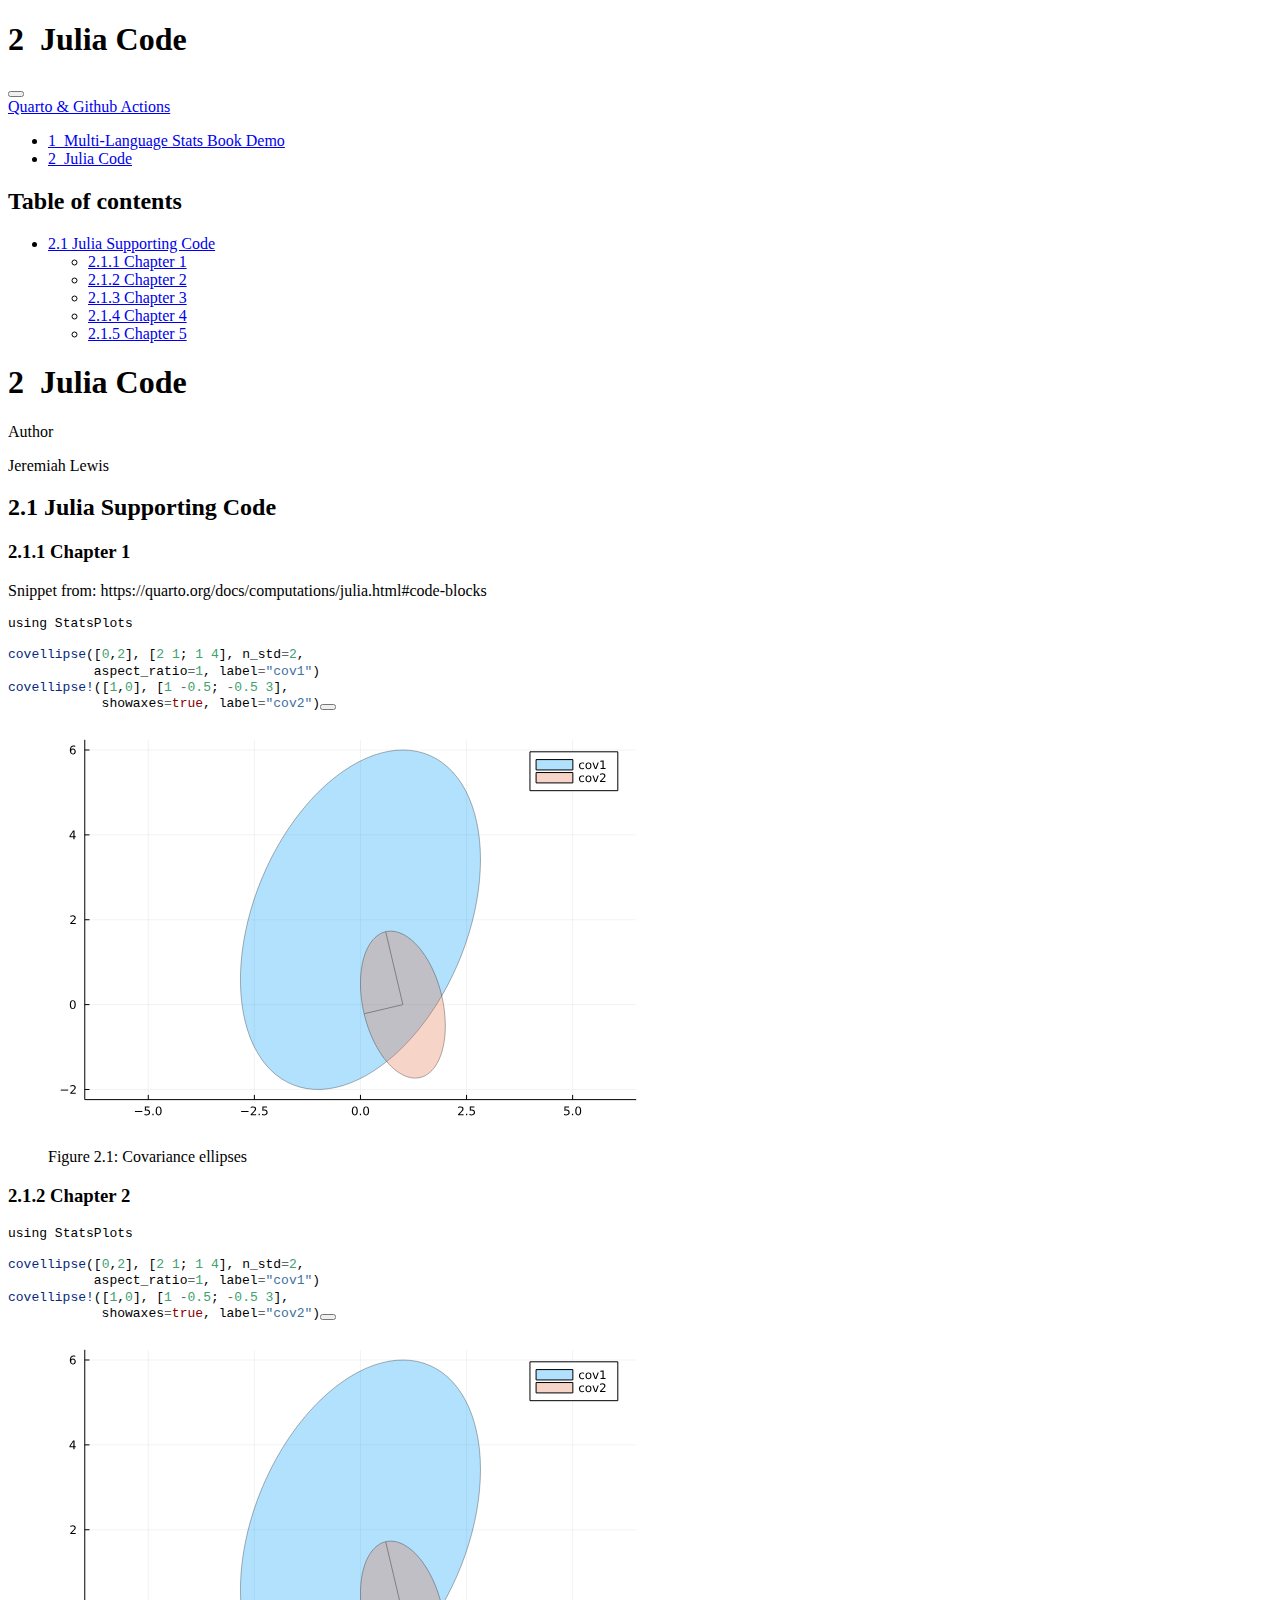
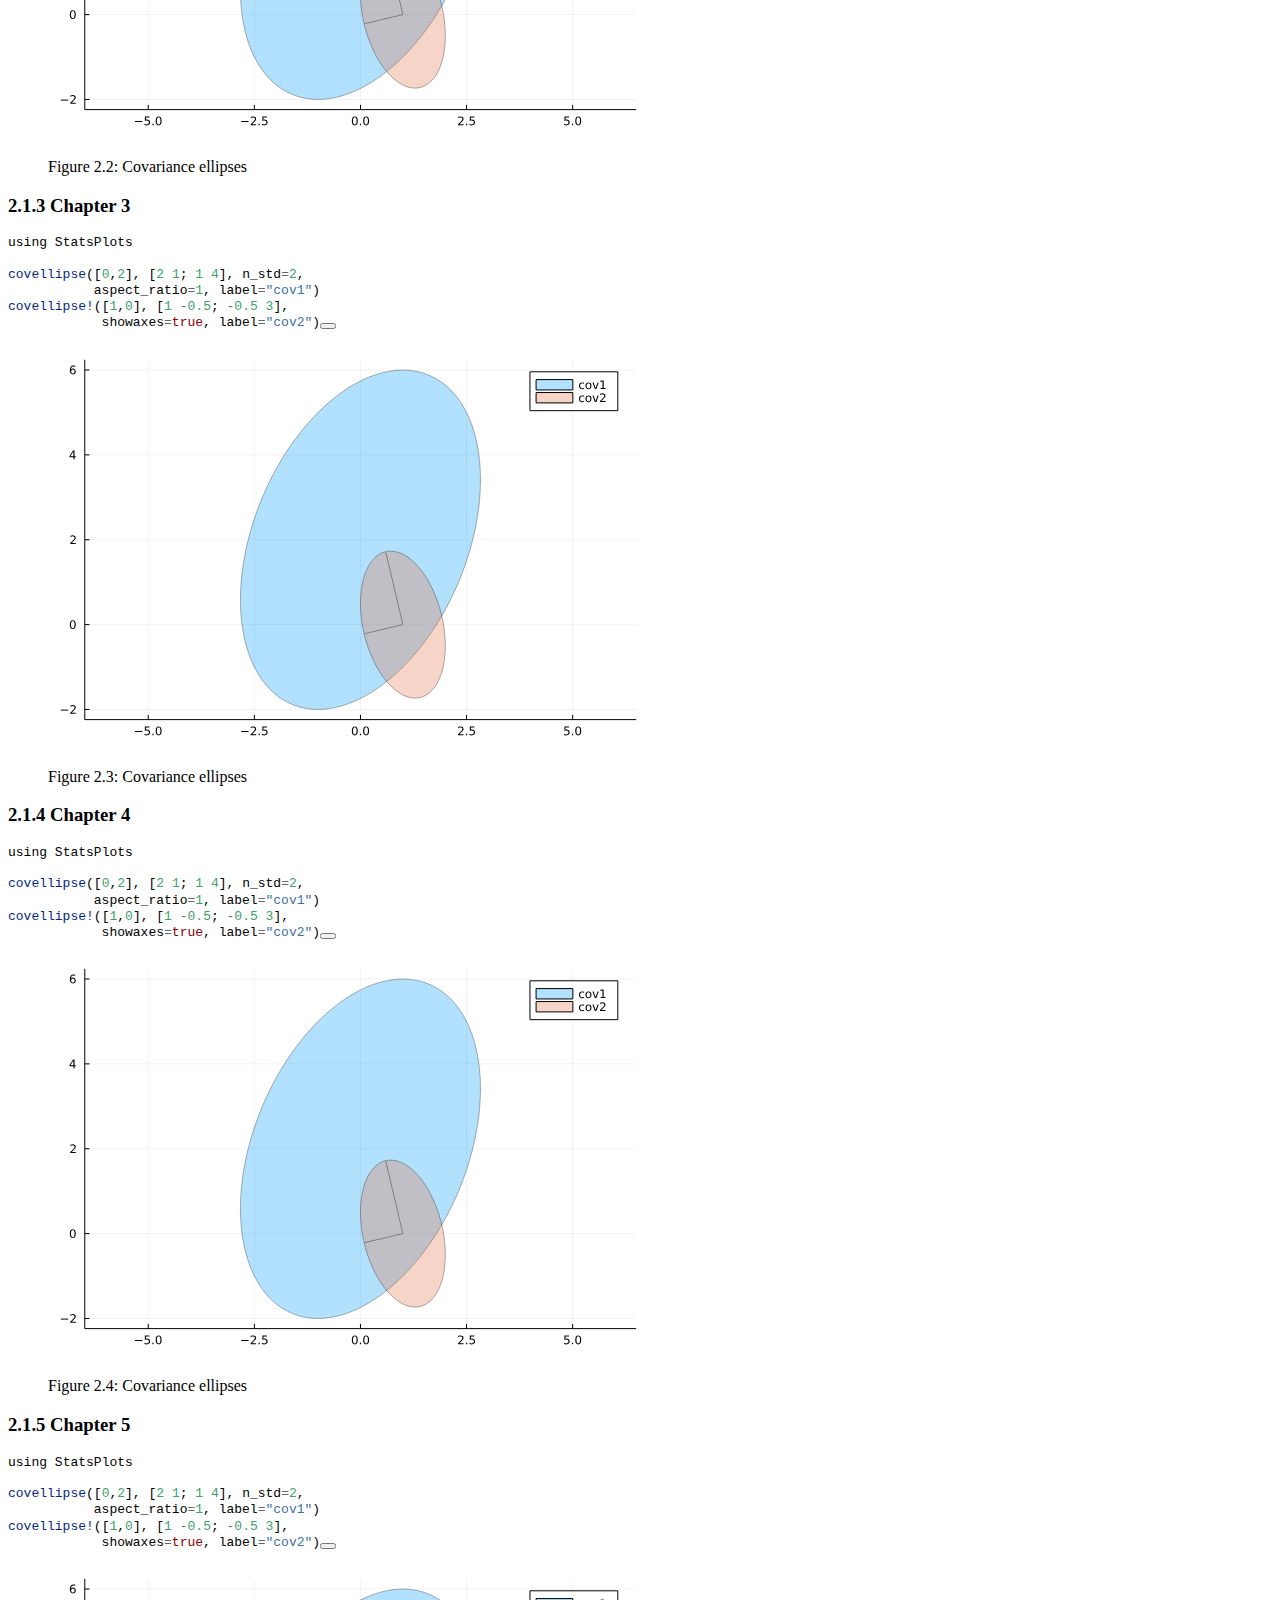
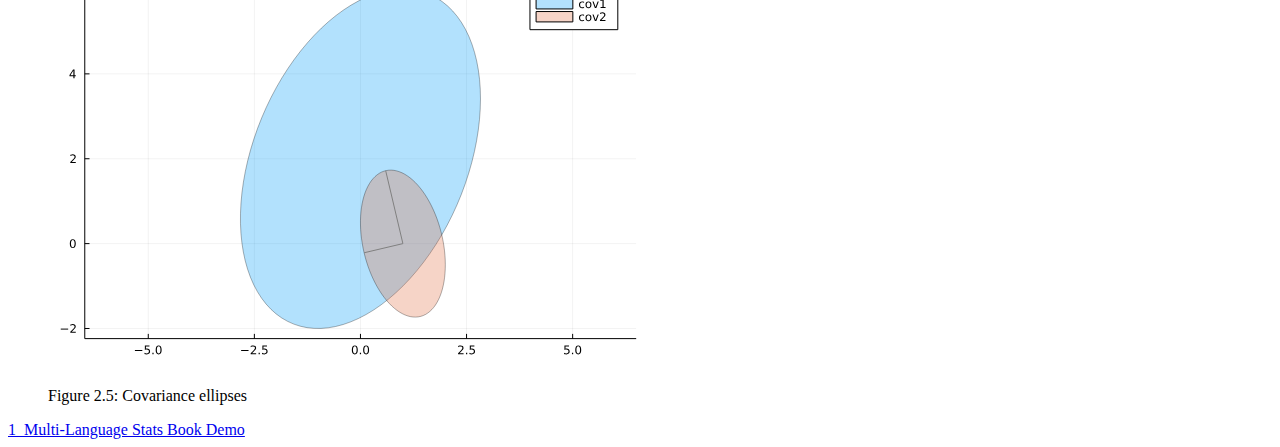
==== quarto-actions.html @ 304d3d65 "Deploying to gh-pages from @ jeremiahpslewis/quarto-reproducible-gh-actions@65e2d495f8b1edcae9ad84e5" ====
<!DOCTYPE html>
<html xmlns="http://www.w3.org/1999/xhtml" lang="en" xml:lang="en"><head>
  <meta charset="utf-8">
  <meta name="generator" content="quarto-0.9.243">
  <meta name="viewport" content="width=device-width, initial-scale=1.0, user-scalable=yes">
  <meta name="author" content="Jeremiah Lewis">
  <title>Quarto &amp; Github Actions - 2&nbsp; Julia Code</title>
  <style>
    code{white-space: pre-wrap;}
    span.smallcaps{font-variant: small-caps;}
    span.underline{text-decoration: underline;}
    div.column{display: inline-block; vertical-align: top; width: 50%;}
    div.hanging-indent{margin-left: 1.5em; text-indent: -1.5em;}
    ul.task-list{list-style: none;}
    pre > code.sourceCode { white-space: pre; position: relative; }
    pre > code.sourceCode > span { display: inline-block; line-height: 1.25; }
    pre > code.sourceCode > span:empty { height: 1.2em; }
    .sourceCode { overflow: visible; }
    code.sourceCode > span { color: inherit; text-decoration: inherit; }
    div.sourceCode { margin: 1em 0; }
    pre.sourceCode { margin: 0; }
    @media screen {
    div.sourceCode { overflow: auto; }
    }
    @media print {
    pre > code.sourceCode { white-space: pre-wrap; }
    pre > code.sourceCode > span { text-indent: -5em; padding-left: 5em; }
    }
    pre.numberSource code
      { counter-reset: source-line 0; }
    pre.numberSource code > span
      { position: relative; left: -4em; counter-increment: source-line; }
    pre.numberSource code > span > a:first-child::before
      { content: counter(source-line);
        position: relative; left: -1em; text-align: right; vertical-align: baseline;
        border: none; display: inline-block;
        -webkit-touch-callout: none; -webkit-user-select: none;
        -khtml-user-select: none; -moz-user-select: none;
        -ms-user-select: none; user-select: none;
        padding: 0 4px; width: 4em;
        color: #aaaaaa;
      }
    pre.numberSource { margin-left: 3em; border-left: 1px solid #aaaaaa;  padding-left: 4px; }
    div.sourceCode
      {   }
    @media screen {
    pre > code.sourceCode > span > a:first-child::before { text-decoration: underline; }
    }
    code span.al { color: #ff0000; font-weight: bold; } /* Alert */
    code span.an { color: #60a0b0; font-weight: bold; font-style: italic; } /* Annotation */
    code span.at { color: #7d9029; } /* Attribute */
    code span.bn { color: #40a070; } /* BaseN */
    code span.bu { } /* BuiltIn */
    code span.cf { color: #007020; font-weight: bold; } /* ControlFlow */
    code span.ch { color: #4070a0; } /* Char */
    code span.cn { color: #880000; } /* Constant */
    code span.co { color: #60a0b0; font-style: italic; } /* Comment */
    code span.cv { color: #60a0b0; font-weight: bold; font-style: italic; } /* CommentVar */
    code span.do { color: #ba2121; font-style: italic; } /* Documentation */
    code span.dt { color: #902000; } /* DataType */
    code span.dv { color: #40a070; } /* DecVal */
    code span.er { color: #ff0000; font-weight: bold; } /* Error */
    code span.ex { } /* Extension */
    code span.fl { color: #40a070; } /* Float */
    code span.fu { color: #06287e; } /* Function */
    code span.im { } /* Import */
    code span.in { color: #60a0b0; font-weight: bold; font-style: italic; } /* Information */
    code span.kw { color: #007020; font-weight: bold; } /* Keyword */
    code span.op { color: #666666; } /* Operator */
    code span.ot { color: #007020; } /* Other */
    code span.pp { color: #bc7a00; } /* Preprocessor */
    code span.sc { color: #4070a0; } /* SpecialChar */
    code span.ss { color: #bb6688; } /* SpecialString */
    code span.st { color: #4070a0; } /* String */
    code span.va { color: #19177c; } /* Variable */
    code span.vs { color: #4070a0; } /* VerbatimString */
    code span.wa { color: #60a0b0; font-weight: bold; font-style: italic; } /* Warning */
  </style>

  <script src="site_libs/quarto-nav/quarto-nav.js"></script>
  <script src="site_libs/quarto-nav/headroom.min.js"></script>
  <script src="site_libs/clipboard/clipboard.min.js"></script>
  <meta name="quarto:offset" content="./">
  <script src="site_libs/quarto-search/autocomplete.umd.js"></script>
  <script src="site_libs/quarto-search/fuse.min.js"></script>
  <script src="site_libs/quarto-search/quarto-search.js"></script>
  <link href="./index.html" rel="prev">
  <script src="site_libs/quarto-html/quarto.js"></script>
  <script src="site_libs/quarto-html/popper.min.js"></script>
  <script src="site_libs/quarto-html/tippy.umd.min.js"></script>
  <script src="site_libs/quarto-html/anchor.min.js"></script>
  <link href="site_libs/quarto-html/tippy.css" rel="stylesheet">
  <link id="quarto-text-highlighting-styles" href="site_libs/quarto-html/quarto-syntax-highlighting.css" rel="stylesheet">
  <script src="site_libs/bootstrap/bootstrap.min.js"></script>
  <link href="site_libs/bootstrap/bootstrap-icons.css" rel="stylesheet">
  <link href="site_libs/bootstrap/bootstrap.min.css" rel="stylesheet">
  <script id="quarto-search-options" type="application/json">{
    "location": "sidebar",
    "copy-button": false,
    "collapse-after": 3,
    "panel-placement": "start",
    "type": "textbox",
    "limit": 20,
    "language": {
      "search-no-results-text": "No results",
      "search-matching-documents-text": "matching documents",
      "search-copy-link-title": "Copy link to search",
      "search-hide-matches-text": "Hide additional matches",
      "search-more-match-text": "more match in this document",
      "search-more-matches-text": "more matches in this document",
      "search-clear-button-title": "Clear",
      "search-detached-cancel-button-title": "Cancel",
      "search-submit-button-title": "Submit"
    }
  }</script>
  <!--[if lt IE 9]>
    <script src="//cdnjs.cloudflare.com/ajax/libs/html5shiv/3.7.3/html5shiv-printshiv.min.js"></script>
  <![endif]-->
</head>
<body class="floating">
<div id="quarto-search-results"></div>
  <header id="quarto-header" class="headroom fixed-top">
  <nav class="quarto-secondary-nav" data-bs-toggle="collapse" data-bs-target="#quarto-sidebar" aria-controls="quarto-sidebar" aria-expanded="false" aria-label="Toggle sidebar navigation" onclick="if (window.quartoToggleHeadroom) { window.quartoToggleHeadroom(); }">
    <div class="container-fluid d-flex justify-content-between">
      <h1 class="quarto-secondary-nav-title"><span class="chapter-number">2</span>&nbsp; <span class="chapter-title">Julia Code</span></h1>
      <button type="button" class="quarto-btn-toggle btn" aria-label="Show secondary navigation">
        <i class="bi bi-chevron-right"></i>
      </button>
    </div>
  </nav>
</header>
<!-- content -->
<div id="quarto-content" class="quarto-container page-columns page-rows-contents page-layout-article">
<!-- sidebar -->
  <nav id="quarto-sidebar" class="sidebar collapse sidebar-navigation floating overflow-auto">
    <div class="pt-lg-2 mt-2 text-left sidebar-header">
    <div class="sidebar-title mb-0 py-0">
      <a href="./">Quarto &amp; Github Actions</a> 
    </div>
      </div>
      <div class="mt-2 flex-shrink-0 align-items-center">
        <div class="sidebar-search">
        <div id="quarto-search" class="" title="Search"></div>
        </div>
      </div>
    <div class="sidebar-menu-container"> 
    <ul class="list-unstyled mt-1">
        <li class="sidebar-item">
  <div class="sidebar-item-container"> 
  <a href="./index.html" class="sidebar-item-text sidebar-link"><span class="chapter-number">1</span>&nbsp; <span class="chapter-title">Multi-Language Stats Book Demo</span></a>
  </div>
</li>
        <li class="sidebar-item">
  <div class="sidebar-item-container"> 
  <a href="./quarto-actions.html" class="sidebar-item-text sidebar-link active"><span class="chapter-number">2</span>&nbsp; <span class="chapter-title">Julia Code</span></a>
  </div>
</li>
    </ul>
    </div>
</nav>
<!-- margin-sidebar -->
    <div id="quarto-margin-sidebar" class="sidebar margin-sidebar">
        <nav id="TOC" role="doc-toc">
<h2 id="toc-title">Table of contents</h2>
<ul>
<li><a href="#julia-supporting-code" id="toc-julia-supporting-code" class="nav-link active" data-scroll-target="#julia-supporting-code"> <span class="header-section-number">2.1</span> Julia Supporting Code</a>
<ul class="collapse">
<li><a href="#ch-1-jl" id="toc-ch-1-jl" class="nav-link" data-scroll-target="#ch-1-jl"> <span class="header-section-number">2.1.1</span> Chapter 1</a></li>
<li><a href="#chapter-2" id="toc-chapter-2" class="nav-link" data-scroll-target="#chapter-2"> <span class="header-section-number">2.1.2</span> Chapter 2</a></li>
<li><a href="#chapter-3" id="toc-chapter-3" class="nav-link" data-scroll-target="#chapter-3"> <span class="header-section-number">2.1.3</span> Chapter 3</a></li>
<li><a href="#chapter-4" id="toc-chapter-4" class="nav-link" data-scroll-target="#chapter-4"> <span class="header-section-number">2.1.4</span> Chapter 4</a></li>
<li><a href="#chapter-5" id="toc-chapter-5" class="nav-link" data-scroll-target="#chapter-5"> <span class="header-section-number">2.1.5</span> Chapter 5</a></li>
</ul></li>
</ul>
</nav>
    </div>
<!-- main -->
<main class="content" id="quarto-document-content">
<header id="title-block-header" class="quarto-title-block default">


<div class="quarto-title"><h1 class="title d-none d-lg-block display-7"><span class="chapter-number">2</span>&nbsp; <span class="chapter-title">Julia Code</span></h1></div><div class="quarto-title-meta"><div><div class="quarto-title-meta-heading">Author</div><div class="quarto-title-meta-contents"><div class="quarto-title-authors"><div><div>
<p>Jeremiah Lewis</p>
</div></div></div></div></div></div></header>

<section id="julia-supporting-code" class="level2" data-number="2.1">
<h2 data-number="2.1" class="anchored" data-anchor-id="julia-supporting-code"><span class="header-section-number">2.1</span> Julia Supporting Code</h2>
<section id="ch-1-jl" class="level3" data-number="2.1.1">
<h3 data-number="2.1.1" class="anchored" data-anchor-id="ch-1-jl"><span class="header-section-number">2.1.1</span> Chapter 1</h3>
<p>Snippet from: https://quarto.org/docs/computations/julia.html#code-blocks</p>
<div class="cell" data-execution_count="1">
<div class="sourceCode cell-code" id="cb1"><pre class="sourceCode julia code-with-copy"><code class="sourceCode julia"><span id="cb1-1"><a href="#cb1-1" aria-hidden="true" tabindex="-1"></a><span class="im">using</span> <span class="bu">StatsPlots</span></span>
<span id="cb1-2"><a href="#cb1-2" aria-hidden="true" tabindex="-1"></a></span>
<span id="cb1-3"><a href="#cb1-3" aria-hidden="true" tabindex="-1"></a><span class="fu">covellipse</span>([<span class="fl">0</span>,<span class="fl">2</span>], [<span class="fl">2</span> <span class="fl">1</span>; <span class="fl">1</span> <span class="fl">4</span>], n_std<span class="op">=</span><span class="fl">2</span>, </span>
<span id="cb1-4"><a href="#cb1-4" aria-hidden="true" tabindex="-1"></a>           aspect_ratio<span class="op">=</span><span class="fl">1</span>, label<span class="op">=</span><span class="st">"cov1"</span>)</span>
<span id="cb1-5"><a href="#cb1-5" aria-hidden="true" tabindex="-1"></a><span class="fu">covellipse!</span>([<span class="fl">1</span>,<span class="fl">0</span>], [<span class="fl">1</span> <span class="op">-</span><span class="fl">0.5</span>; <span class="op">-</span><span class="fl">0.5</span> <span class="fl">3</span>], </span>
<span id="cb1-6"><a href="#cb1-6" aria-hidden="true" tabindex="-1"></a>            showaxes<span class="op">=</span><span class="cn">true</span>, label<span class="op">=</span><span class="st">"cov2"</span>)</span></code><button title="Copy to Clipboard" class="code-copy-button"><i class="bi"></i></button></pre></div>
<div class="cell-output cell-output-display" data-execution_count="2">
<div id="fig-covariance" class="quarto-figure quarto-figure-center anchored">
<figure class="figure">
<p><img src="quarto-actions_files/figure-html/fig-covariance-output-1.svg" class="img-fluid figure-img"></p>
<p></p><figcaption aria-hidden="true" class="figure-caption">Figure 2.1: Covariance ellipses</figcaption><p></p>
</figure>
</div>
</div>
</div>
</section>
<section id="chapter-2" class="level3" data-number="2.1.2">
<h3 data-number="2.1.2" class="anchored" data-anchor-id="chapter-2"><span class="header-section-number">2.1.2</span> Chapter 2</h3>
<div class="cell" data-execution_count="2">
<div class="sourceCode cell-code" id="cb2"><pre class="sourceCode julia code-with-copy"><code class="sourceCode julia"><span id="cb2-1"><a href="#cb2-1" aria-hidden="true" tabindex="-1"></a><span class="im">using</span> <span class="bu">StatsPlots</span></span>
<span id="cb2-2"><a href="#cb2-2" aria-hidden="true" tabindex="-1"></a></span>
<span id="cb2-3"><a href="#cb2-3" aria-hidden="true" tabindex="-1"></a><span class="fu">covellipse</span>([<span class="fl">0</span>,<span class="fl">2</span>], [<span class="fl">2</span> <span class="fl">1</span>; <span class="fl">1</span> <span class="fl">4</span>], n_std<span class="op">=</span><span class="fl">2</span>, </span>
<span id="cb2-4"><a href="#cb2-4" aria-hidden="true" tabindex="-1"></a>           aspect_ratio<span class="op">=</span><span class="fl">1</span>, label<span class="op">=</span><span class="st">"cov1"</span>)</span>
<span id="cb2-5"><a href="#cb2-5" aria-hidden="true" tabindex="-1"></a><span class="fu">covellipse!</span>([<span class="fl">1</span>,<span class="fl">0</span>], [<span class="fl">1</span> <span class="op">-</span><span class="fl">0.5</span>; <span class="op">-</span><span class="fl">0.5</span> <span class="fl">3</span>], </span>
<span id="cb2-6"><a href="#cb2-6" aria-hidden="true" tabindex="-1"></a>            showaxes<span class="op">=</span><span class="cn">true</span>, label<span class="op">=</span><span class="st">"cov2"</span>)</span></code><button title="Copy to Clipboard" class="code-copy-button"><i class="bi"></i></button></pre></div>
<div class="cell-output cell-output-display" data-execution_count="3">
<div id="fig-covariance1" class="quarto-figure quarto-figure-center anchored">
<figure class="figure">
<p><img src="quarto-actions_files/figure-html/fig-covariance1-output-1.svg" class="img-fluid figure-img"></p>
<p></p><figcaption aria-hidden="true" class="figure-caption">Figure 2.2: Covariance ellipses</figcaption><p></p>
</figure>
</div>
</div>
</div>
</section>
<section id="chapter-3" class="level3" data-number="2.1.3">
<h3 data-number="2.1.3" class="anchored" data-anchor-id="chapter-3"><span class="header-section-number">2.1.3</span> Chapter 3</h3>
<div class="cell" data-execution_count="3">
<div class="sourceCode cell-code" id="cb3"><pre class="sourceCode julia code-with-copy"><code class="sourceCode julia"><span id="cb3-1"><a href="#cb3-1" aria-hidden="true" tabindex="-1"></a><span class="im">using</span> <span class="bu">StatsPlots</span></span>
<span id="cb3-2"><a href="#cb3-2" aria-hidden="true" tabindex="-1"></a></span>
<span id="cb3-3"><a href="#cb3-3" aria-hidden="true" tabindex="-1"></a><span class="fu">covellipse</span>([<span class="fl">0</span>,<span class="fl">2</span>], [<span class="fl">2</span> <span class="fl">1</span>; <span class="fl">1</span> <span class="fl">4</span>], n_std<span class="op">=</span><span class="fl">2</span>, </span>
<span id="cb3-4"><a href="#cb3-4" aria-hidden="true" tabindex="-1"></a>           aspect_ratio<span class="op">=</span><span class="fl">1</span>, label<span class="op">=</span><span class="st">"cov1"</span>)</span>
<span id="cb3-5"><a href="#cb3-5" aria-hidden="true" tabindex="-1"></a><span class="fu">covellipse!</span>([<span class="fl">1</span>,<span class="fl">0</span>], [<span class="fl">1</span> <span class="op">-</span><span class="fl">0.5</span>; <span class="op">-</span><span class="fl">0.5</span> <span class="fl">3</span>], </span>
<span id="cb3-6"><a href="#cb3-6" aria-hidden="true" tabindex="-1"></a>            showaxes<span class="op">=</span><span class="cn">true</span>, label<span class="op">=</span><span class="st">"cov2"</span>)</span></code><button title="Copy to Clipboard" class="code-copy-button"><i class="bi"></i></button></pre></div>
<div class="cell-output cell-output-display" data-execution_count="4">
<div id="fig-covariance2" class="quarto-figure quarto-figure-center anchored">
<figure class="figure">
<p><img src="quarto-actions_files/figure-html/fig-covariance2-output-1.svg" class="img-fluid figure-img"></p>
<p></p><figcaption aria-hidden="true" class="figure-caption">Figure 2.3: Covariance ellipses</figcaption><p></p>
</figure>
</div>
</div>
</div>
</section>
<section id="chapter-4" class="level3" data-number="2.1.4">
<h3 data-number="2.1.4" class="anchored" data-anchor-id="chapter-4"><span class="header-section-number">2.1.4</span> Chapter 4</h3>
<div class="cell" data-execution_count="4">
<div class="sourceCode cell-code" id="cb4"><pre class="sourceCode julia code-with-copy"><code class="sourceCode julia"><span id="cb4-1"><a href="#cb4-1" aria-hidden="true" tabindex="-1"></a><span class="im">using</span> <span class="bu">StatsPlots</span></span>
<span id="cb4-2"><a href="#cb4-2" aria-hidden="true" tabindex="-1"></a></span>
<span id="cb4-3"><a href="#cb4-3" aria-hidden="true" tabindex="-1"></a><span class="fu">covellipse</span>([<span class="fl">0</span>,<span class="fl">2</span>], [<span class="fl">2</span> <span class="fl">1</span>; <span class="fl">1</span> <span class="fl">4</span>], n_std<span class="op">=</span><span class="fl">2</span>, </span>
<span id="cb4-4"><a href="#cb4-4" aria-hidden="true" tabindex="-1"></a>           aspect_ratio<span class="op">=</span><span class="fl">1</span>, label<span class="op">=</span><span class="st">"cov1"</span>)</span>
<span id="cb4-5"><a href="#cb4-5" aria-hidden="true" tabindex="-1"></a><span class="fu">covellipse!</span>([<span class="fl">1</span>,<span class="fl">0</span>], [<span class="fl">1</span> <span class="op">-</span><span class="fl">0.5</span>; <span class="op">-</span><span class="fl">0.5</span> <span class="fl">3</span>], </span>
<span id="cb4-6"><a href="#cb4-6" aria-hidden="true" tabindex="-1"></a>            showaxes<span class="op">=</span><span class="cn">true</span>, label<span class="op">=</span><span class="st">"cov2"</span>)</span></code><button title="Copy to Clipboard" class="code-copy-button"><i class="bi"></i></button></pre></div>
<div class="cell-output cell-output-display" data-execution_count="5">
<div id="fig-covariance3" class="quarto-figure quarto-figure-center anchored">
<figure class="figure">
<p><img src="quarto-actions_files/figure-html/fig-covariance3-output-1.svg" class="img-fluid figure-img"></p>
<p></p><figcaption aria-hidden="true" class="figure-caption">Figure 2.4: Covariance ellipses</figcaption><p></p>
</figure>
</div>
</div>
</div>
</section>
<section id="chapter-5" class="level3" data-number="2.1.5">
<h3 data-number="2.1.5" class="anchored" data-anchor-id="chapter-5"><span class="header-section-number">2.1.5</span> Chapter 5</h3>
<div class="cell" data-execution_count="5">
<div class="sourceCode cell-code" id="cb5"><pre class="sourceCode julia code-with-copy"><code class="sourceCode julia"><span id="cb5-1"><a href="#cb5-1" aria-hidden="true" tabindex="-1"></a><span class="im">using</span> <span class="bu">StatsPlots</span></span>
<span id="cb5-2"><a href="#cb5-2" aria-hidden="true" tabindex="-1"></a></span>
<span id="cb5-3"><a href="#cb5-3" aria-hidden="true" tabindex="-1"></a><span class="fu">covellipse</span>([<span class="fl">0</span>,<span class="fl">2</span>], [<span class="fl">2</span> <span class="fl">1</span>; <span class="fl">1</span> <span class="fl">4</span>], n_std<span class="op">=</span><span class="fl">2</span>, </span>
<span id="cb5-4"><a href="#cb5-4" aria-hidden="true" tabindex="-1"></a>           aspect_ratio<span class="op">=</span><span class="fl">1</span>, label<span class="op">=</span><span class="st">"cov1"</span>)</span>
<span id="cb5-5"><a href="#cb5-5" aria-hidden="true" tabindex="-1"></a><span class="fu">covellipse!</span>([<span class="fl">1</span>,<span class="fl">0</span>], [<span class="fl">1</span> <span class="op">-</span><span class="fl">0.5</span>; <span class="op">-</span><span class="fl">0.5</span> <span class="fl">3</span>], </span>
<span id="cb5-6"><a href="#cb5-6" aria-hidden="true" tabindex="-1"></a>            showaxes<span class="op">=</span><span class="cn">true</span>, label<span class="op">=</span><span class="st">"cov2"</span>)</span></code><button title="Copy to Clipboard" class="code-copy-button"><i class="bi"></i></button></pre></div>
<div class="cell-output cell-output-display" data-execution_count="6">
<div id="fig-covariance4" class="quarto-figure quarto-figure-center anchored">
<figure class="figure">
<p><img src="quarto-actions_files/figure-html/fig-covariance4-output-1.svg" class="img-fluid figure-img"></p>
<p></p><figcaption aria-hidden="true" class="figure-caption">Figure 2.5: Covariance ellipses</figcaption><p></p>
</figure>
</div>
</div>
</div>



</section>
</section>
</main> <!-- /main -->
<script type="application/javascript">
window.document.addEventListener("DOMContentLoaded", function (event) {
  const icon = "";
  const anchorJS = new window.AnchorJS();
  anchorJS.options = {
    placement: 'right',
    icon: icon
  };
  anchorJS.add('.anchored');
  const clipboard = new window.ClipboardJS('.code-copy-button', {
    target: function(trigger) {
      return trigger.previousElementSibling;
    }
  });
  clipboard.on('success', function(e) {
    // button target
    const button = e.trigger;
    // don't keep focus
    button.blur();
    // flash "checked"
    button.classList.add('code-copy-button-checked');
    setTimeout(function() {
      button.classList.remove('code-copy-button-checked');
    }, 1000);
    // clear code selection
    e.clearSelection();
  });
  function tippyHover(el, contentFn) {
    const config = {
      allowHTML: true,
      content: contentFn,
      maxWidth: 500,
      delay: 100,
      arrow: false,
      appendTo: function(el) {
          return el.parentElement;
      },
      interactive: true,
      interactiveBorder: 10,
      theme: 'quarto',
      placement: 'bottom-start'
    };
    window.tippy(el, config); 
  }
  const noterefs = window.document.querySelectorAll('a[role="doc-noteref"]');
  for (var i=0; i<noterefs.length; i++) {
    const ref = noterefs[i];
    tippyHover(ref, function() {
      let href = ref.getAttribute('href');
      try { href = new URL(href).hash; } catch {}
      const id = href.replace(/^#\/?/, "");
      const note = window.document.getElementById(id);
      return note.innerHTML;
    });
  }
  var bibliorefs = window.document.querySelectorAll('a[role="doc-biblioref"]');
  for (var i=0; i<bibliorefs.length; i++) {
    const ref = bibliorefs[i];
    const cites = ref.parentNode.getAttribute('data-cites').split(' ');
    tippyHover(ref, function() {
      var popup = window.document.createElement('div');
      cites.forEach(function(cite) {
        var citeDiv = window.document.createElement('div');
        citeDiv.classList.add('hanging-indent');
        citeDiv.classList.add('csl-entry');
        var biblioDiv = window.document.getElementById('ref-' + cite);
        if (biblioDiv) {
          citeDiv.innerHTML = biblioDiv.innerHTML;
        }
        popup.appendChild(citeDiv);
      });
      return popup.innerHTML;
    });
  }
});
</script>
<nav class="page-navigation">
  <div class="nav-page nav-page-previous">
      <a href="./index.html" class="pagination-link">
        <i class="bi bi-arrow-left-short"></i> <span class="nav-page-text"><span class="chapter-number">1</span>&nbsp; <span class="chapter-title">Multi-Language Stats Book Demo</span></span>
      </a>          
  </div>
  <div class="nav-page nav-page-next">
  </div>
</nav>
</div> <!-- /content -->


</body></html>
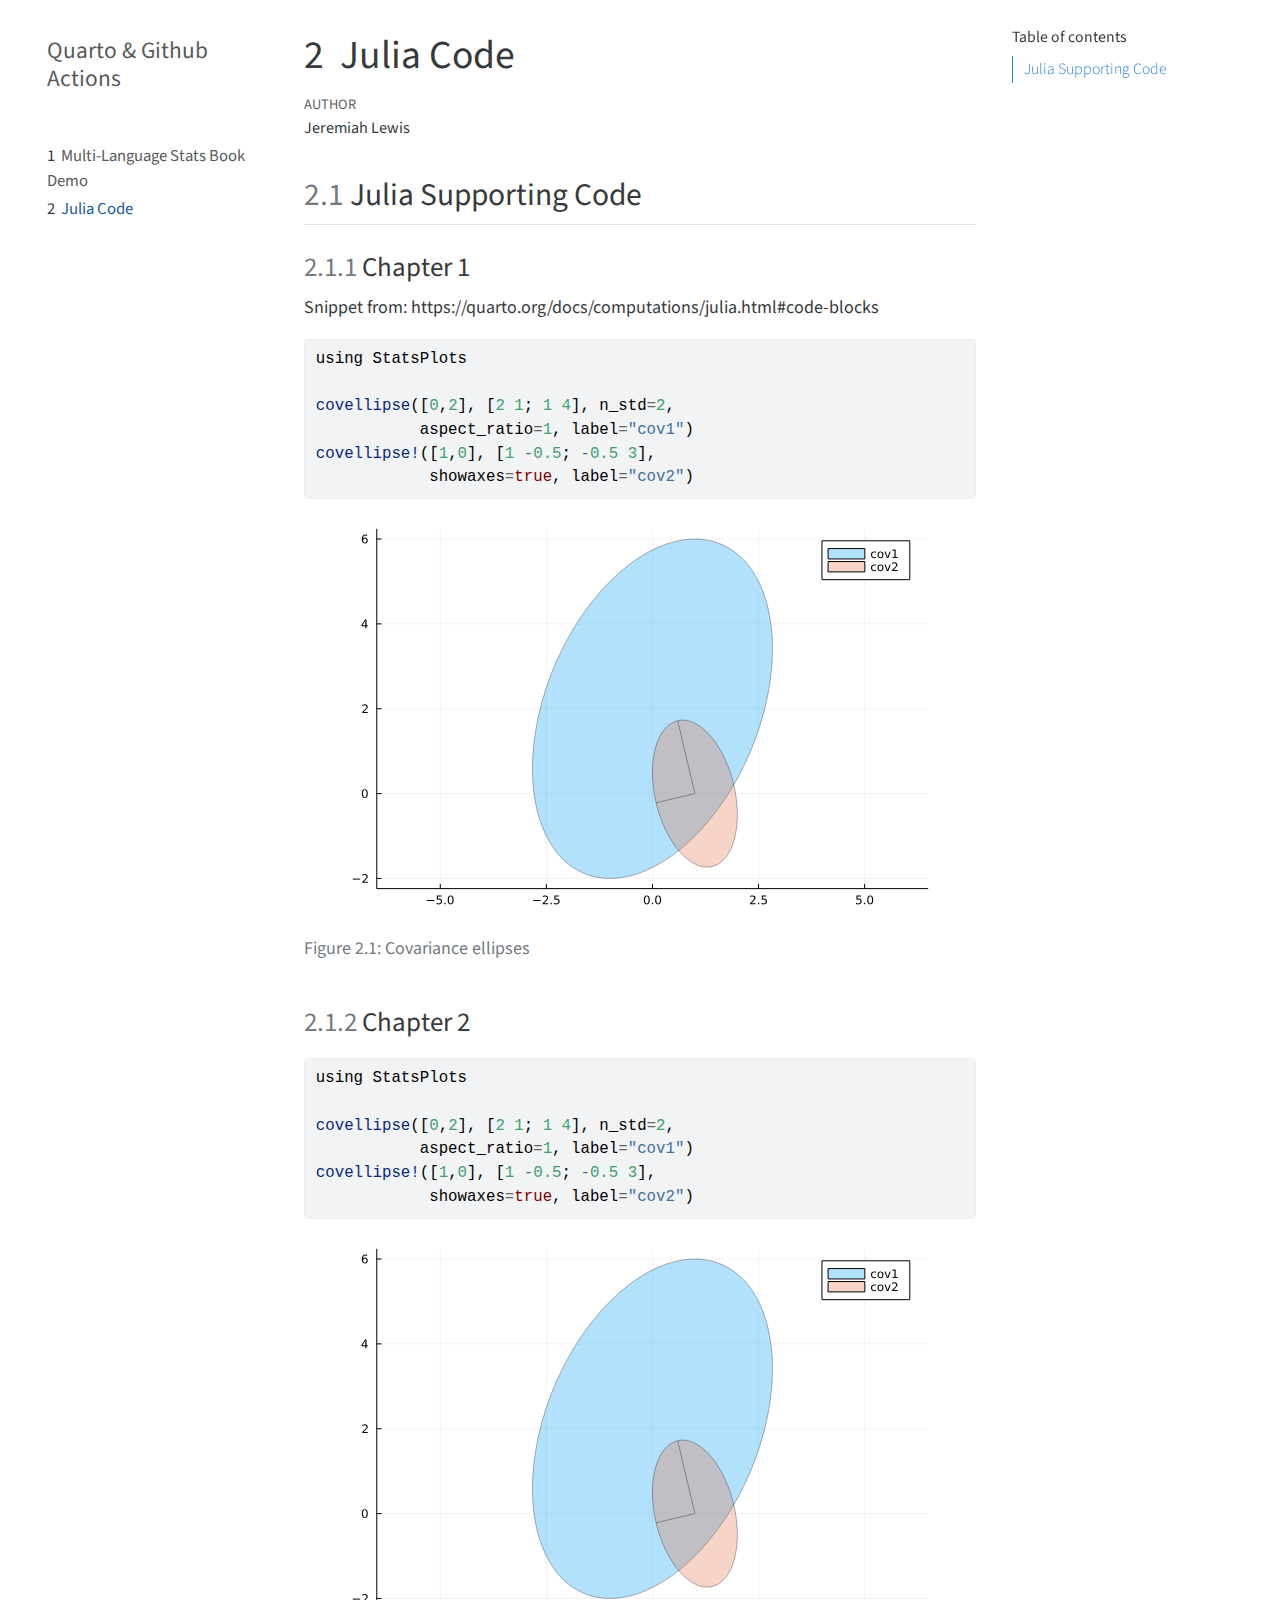
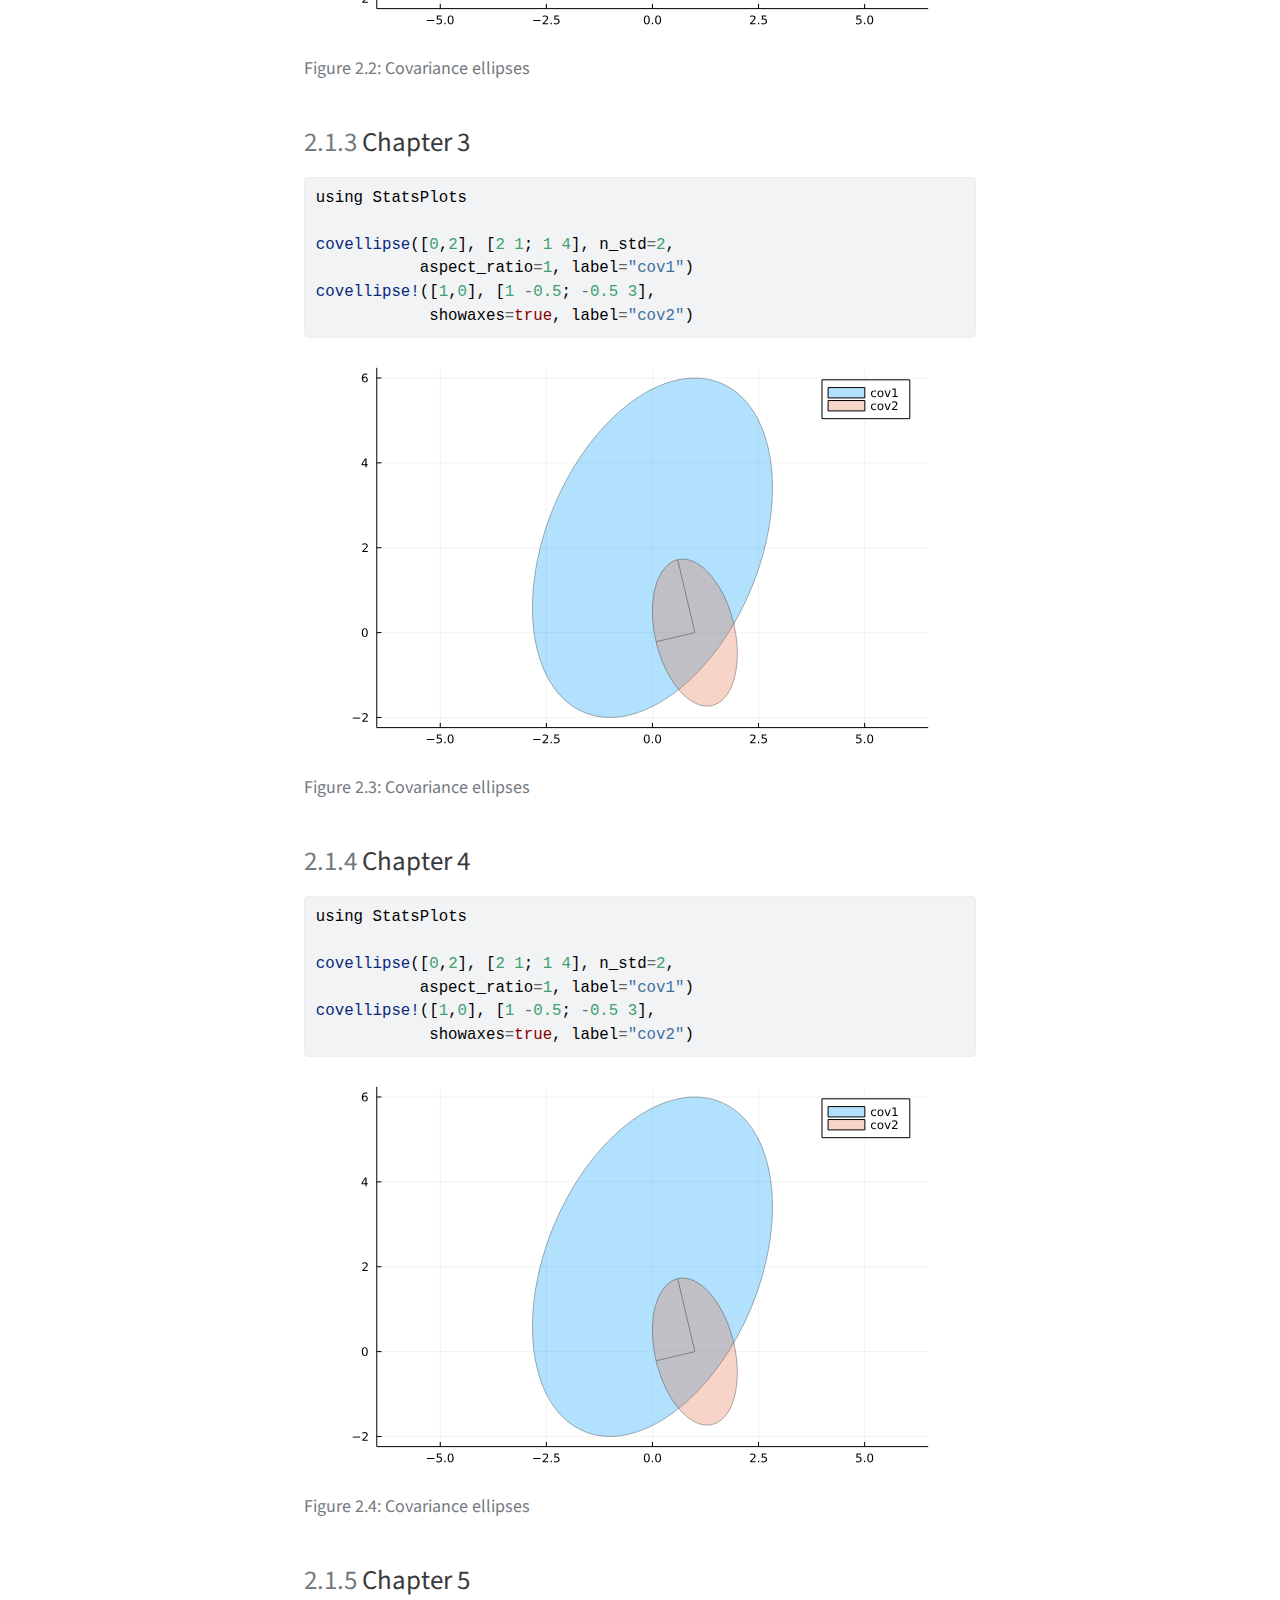
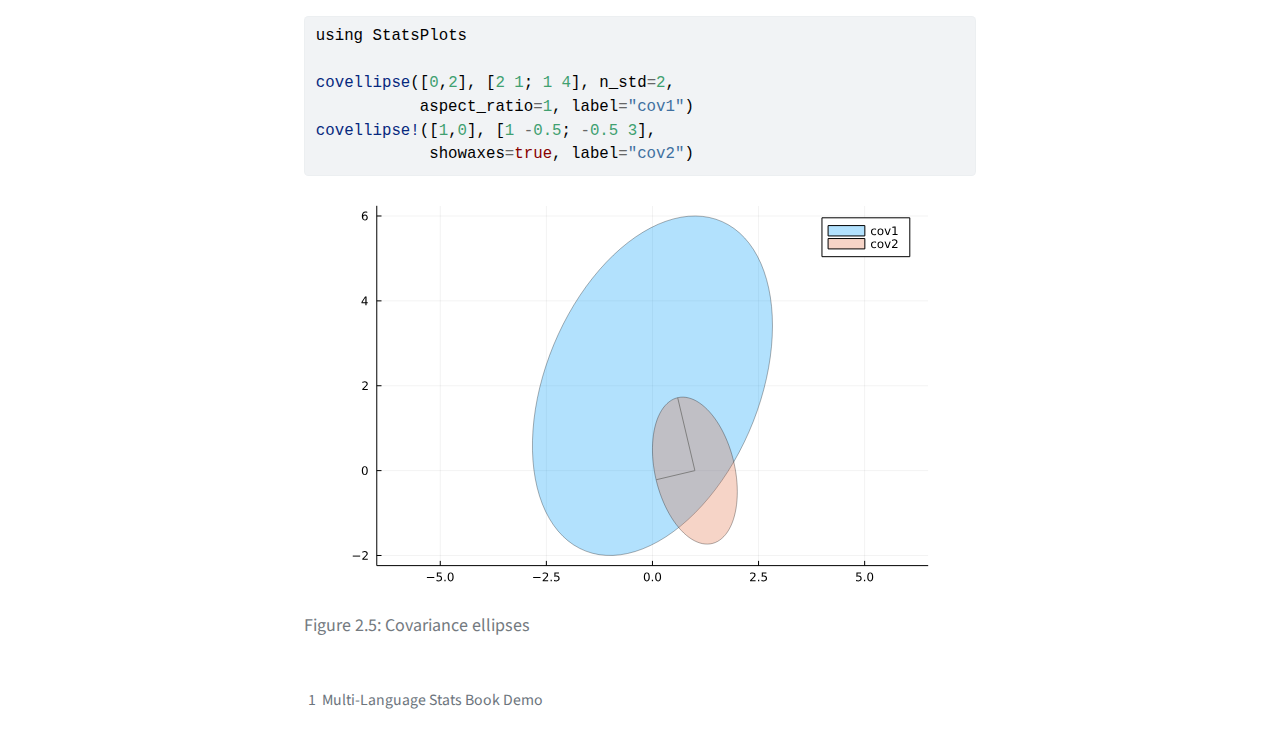
==== commit be8a6fa4: "Deploying to gh-pages from @ jeremiahpslewis/quarto-reproducible-gh-actions@b7a68200d72073fcf5fc6abd" ====
--- a/quarto-actions.html
+++ b/quarto-actions.html
@@ -1,123 +1,128 @@
 <!DOCTYPE html>
 <html xmlns="http://www.w3.org/1999/xhtml" lang="en" xml:lang="en"><head>
-  <meta charset="utf-8">
-  <meta name="generator" content="quarto-0.9.243">
-  <meta name="viewport" content="width=device-width, initial-scale=1.0, user-scalable=yes">
-  <meta name="author" content="Jeremiah Lewis">
-  <title>Quarto &amp; Github Actions - 2&nbsp; Julia Code</title>
-  <style>
-    code{white-space: pre-wrap;}
-    span.smallcaps{font-variant: small-caps;}
-    span.underline{text-decoration: underline;}
-    div.column{display: inline-block; vertical-align: top; width: 50%;}
-    div.hanging-indent{margin-left: 1.5em; text-indent: -1.5em;}
-    ul.task-list{list-style: none;}
-    pre > code.sourceCode { white-space: pre; position: relative; }
-    pre > code.sourceCode > span { display: inline-block; line-height: 1.25; }
-    pre > code.sourceCode > span:empty { height: 1.2em; }
-    .sourceCode { overflow: visible; }
-    code.sourceCode > span { color: inherit; text-decoration: inherit; }
-    div.sourceCode { margin: 1em 0; }
-    pre.sourceCode { margin: 0; }
-    @media screen {
-    div.sourceCode { overflow: auto; }
-    }
-    @media print {
-    pre > code.sourceCode { white-space: pre-wrap; }
-    pre > code.sourceCode > span { text-indent: -5em; padding-left: 5em; }
-    }
-    pre.numberSource code
-      { counter-reset: source-line 0; }
-    pre.numberSource code > span
-      { position: relative; left: -4em; counter-increment: source-line; }
-    pre.numberSource code > span > a:first-child::before
-      { content: counter(source-line);
-        position: relative; left: -1em; text-align: right; vertical-align: baseline;
-        border: none; display: inline-block;
-        -webkit-touch-callout: none; -webkit-user-select: none;
-        -khtml-user-select: none; -moz-user-select: none;
-        -ms-user-select: none; user-select: none;
-        padding: 0 4px; width: 4em;
-        color: #aaaaaa;
-      }
-    pre.numberSource { margin-left: 3em; border-left: 1px solid #aaaaaa;  padding-left: 4px; }
-    div.sourceCode
-      {   }
-    @media screen {
-    pre > code.sourceCode > span > a:first-child::before { text-decoration: underline; }
-    }
-    code span.al { color: #ff0000; font-weight: bold; } /* Alert */
-    code span.an { color: #60a0b0; font-weight: bold; font-style: italic; } /* Annotation */
-    code span.at { color: #7d9029; } /* Attribute */
-    code span.bn { color: #40a070; } /* BaseN */
-    code span.bu { } /* BuiltIn */
-    code span.cf { color: #007020; font-weight: bold; } /* ControlFlow */
-    code span.ch { color: #4070a0; } /* Char */
-    code span.cn { color: #880000; } /* Constant */
-    code span.co { color: #60a0b0; font-style: italic; } /* Comment */
-    code span.cv { color: #60a0b0; font-weight: bold; font-style: italic; } /* CommentVar */
-    code span.do { color: #ba2121; font-style: italic; } /* Documentation */
-    code span.dt { color: #902000; } /* DataType */
-    code span.dv { color: #40a070; } /* DecVal */
-    code span.er { color: #ff0000; font-weight: bold; } /* Error */
-    code span.ex { } /* Extension */
-    code span.fl { color: #40a070; } /* Float */
-    code span.fu { color: #06287e; } /* Function */
-    code span.im { } /* Import */
-    code span.in { color: #60a0b0; font-weight: bold; font-style: italic; } /* Information */
-    code span.kw { color: #007020; font-weight: bold; } /* Keyword */
-    code span.op { color: #666666; } /* Operator */
-    code span.ot { color: #007020; } /* Other */
-    code span.pp { color: #bc7a00; } /* Preprocessor */
-    code span.sc { color: #4070a0; } /* SpecialChar */
-    code span.ss { color: #bb6688; } /* SpecialString */
-    code span.st { color: #4070a0; } /* String */
-    code span.va { color: #19177c; } /* Variable */
-    code span.vs { color: #4070a0; } /* VerbatimString */
-    code span.wa { color: #60a0b0; font-weight: bold; font-style: italic; } /* Warning */
-  </style>
-
-  <script src="site_libs/quarto-nav/quarto-nav.js"></script>
-  <script src="site_libs/quarto-nav/headroom.min.js"></script>
-  <script src="site_libs/clipboard/clipboard.min.js"></script>
-  <meta name="quarto:offset" content="./">
-  <script src="site_libs/quarto-search/autocomplete.umd.js"></script>
-  <script src="site_libs/quarto-search/fuse.min.js"></script>
-  <script src="site_libs/quarto-search/quarto-search.js"></script>
-  <link href="./index.html" rel="prev">
-  <script src="site_libs/quarto-html/quarto.js"></script>
-  <script src="site_libs/quarto-html/popper.min.js"></script>
-  <script src="site_libs/quarto-html/tippy.umd.min.js"></script>
-  <script src="site_libs/quarto-html/anchor.min.js"></script>
-  <link href="site_libs/quarto-html/tippy.css" rel="stylesheet">
-  <link id="quarto-text-highlighting-styles" href="site_libs/quarto-html/quarto-syntax-highlighting.css" rel="stylesheet">
-  <script src="site_libs/bootstrap/bootstrap.min.js"></script>
-  <link href="site_libs/bootstrap/bootstrap-icons.css" rel="stylesheet">
-  <link href="site_libs/bootstrap/bootstrap.min.css" rel="stylesheet">
-  <script id="quarto-search-options" type="application/json">{
-    "location": "sidebar",
-    "copy-button": false,
-    "collapse-after": 3,
-    "panel-placement": "start",
-    "type": "textbox",
-    "limit": 20,
-    "language": {
-      "search-no-results-text": "No results",
-      "search-matching-documents-text": "matching documents",
-      "search-copy-link-title": "Copy link to search",
-      "search-hide-matches-text": "Hide additional matches",
-      "search-more-match-text": "more match in this document",
-      "search-more-matches-text": "more matches in this document",
-      "search-clear-button-title": "Clear",
-      "search-detached-cancel-button-title": "Cancel",
-      "search-submit-button-title": "Submit"
-    }
-  }</script>
-  <!--[if lt IE 9]>
-    <script src="//cdnjs.cloudflare.com/ajax/libs/html5shiv/3.7.3/html5shiv-printshiv.min.js"></script>
-  <![endif]-->
+
+<meta charset="utf-8">
+<meta name="generator" content="quarto-0.9.246">
+
+<meta name="viewport" content="width=device-width, initial-scale=1.0, user-scalable=yes">
+
+<meta name="author" content="Jeremiah Lewis">
+
+<title>Quarto &amp; Github Actions - 2&nbsp; Julia Code</title>
+<style>
+code{white-space: pre-wrap;}
+span.smallcaps{font-variant: small-caps;}
+span.underline{text-decoration: underline;}
+div.column{display: inline-block; vertical-align: top; width: 50%;}
+div.hanging-indent{margin-left: 1.5em; text-indent: -1.5em;}
+ul.task-list{list-style: none;}
+pre > code.sourceCode { white-space: pre; position: relative; }
+pre > code.sourceCode > span { display: inline-block; line-height: 1.25; }
+pre > code.sourceCode > span:empty { height: 1.2em; }
+.sourceCode { overflow: visible; }
+code.sourceCode > span { color: inherit; text-decoration: inherit; }
+div.sourceCode { margin: 1em 0; }
+pre.sourceCode { margin: 0; }
+@media screen {
+div.sourceCode { overflow: auto; }
+}
+@media print {
+pre > code.sourceCode { white-space: pre-wrap; }
+pre > code.sourceCode > span { text-indent: -5em; padding-left: 5em; }
+}
+pre.numberSource code
+  { counter-reset: source-line 0; }
+pre.numberSource code > span
+  { position: relative; left: -4em; counter-increment: source-line; }
+pre.numberSource code > span > a:first-child::before
+  { content: counter(source-line);
+    position: relative; left: -1em; text-align: right; vertical-align: baseline;
+    border: none; display: inline-block;
+    -webkit-touch-callout: none; -webkit-user-select: none;
+    -khtml-user-select: none; -moz-user-select: none;
+    -ms-user-select: none; user-select: none;
+    padding: 0 4px; width: 4em;
+    color: #aaaaaa;
+  }
+pre.numberSource { margin-left: 3em; border-left: 1px solid #aaaaaa;  padding-left: 4px; }
+div.sourceCode
+  {   }
+@media screen {
+pre > code.sourceCode > span > a:first-child::before { text-decoration: underline; }
+}
+code span.al { color: #ff0000; font-weight: bold; } /* Alert */
+code span.an { color: #60a0b0; font-weight: bold; font-style: italic; } /* Annotation */
+code span.at { color: #7d9029; } /* Attribute */
+code span.bn { color: #40a070; } /* BaseN */
+code span.bu { } /* BuiltIn */
+code span.cf { color: #007020; font-weight: bold; } /* ControlFlow */
+code span.ch { color: #4070a0; } /* Char */
+code span.cn { color: #880000; } /* Constant */
+code span.co { color: #60a0b0; font-style: italic; } /* Comment */
+code span.cv { color: #60a0b0; font-weight: bold; font-style: italic; } /* CommentVar */
+code span.do { color: #ba2121; font-style: italic; } /* Documentation */
+code span.dt { color: #902000; } /* DataType */
+code span.dv { color: #40a070; } /* DecVal */
+code span.er { color: #ff0000; font-weight: bold; } /* Error */
+code span.ex { } /* Extension */
+code span.fl { color: #40a070; } /* Float */
+code span.fu { color: #06287e; } /* Function */
+code span.im { } /* Import */
+code span.in { color: #60a0b0; font-weight: bold; font-style: italic; } /* Information */
+code span.kw { color: #007020; font-weight: bold; } /* Keyword */
+code span.op { color: #666666; } /* Operator */
+code span.ot { color: #007020; } /* Other */
+code span.pp { color: #bc7a00; } /* Preprocessor */
+code span.sc { color: #4070a0; } /* SpecialChar */
+code span.ss { color: #bb6688; } /* SpecialString */
+code span.st { color: #4070a0; } /* String */
+code span.va { color: #19177c; } /* Variable */
+code span.vs { color: #4070a0; } /* VerbatimString */
+code span.wa { color: #60a0b0; font-weight: bold; font-style: italic; } /* Warning */
+</style>
+
+<script src="site_libs/quarto-nav/quarto-nav.js"></script>
+<script src="site_libs/quarto-nav/headroom.min.js"></script>
+<script src="site_libs/clipboard/clipboard.min.js"></script>
+<meta name="quarto:offset" content="./">
+<script src="site_libs/quarto-search/autocomplete.umd.js"></script>
+<script src="site_libs/quarto-search/fuse.min.js"></script>
+<script src="site_libs/quarto-search/quarto-search.js"></script>
+<link href="./index.html" rel="prev">
+<script src="site_libs/quarto-html/quarto.js"></script>
+<script src="site_libs/quarto-html/popper.min.js"></script>
+<script src="site_libs/quarto-html/tippy.umd.min.js"></script>
+<script src="site_libs/quarto-html/anchor.min.js"></script>
+<link href="site_libs/quarto-html/tippy.css" rel="stylesheet">
+<link id="quarto-text-highlighting-styles" href="site_libs/quarto-html/quarto-syntax-highlighting.css" rel="stylesheet">
+<script src="site_libs/bootstrap/bootstrap.min.js"></script>
+<link href="site_libs/bootstrap/bootstrap-icons.css" rel="stylesheet">
+<link href="site_libs/bootstrap/bootstrap.min.css" rel="stylesheet">
+<script id="quarto-search-options" type="application/json">{
+  "location": "sidebar",
+  "copy-button": false,
+  "collapse-after": 3,
+  "panel-placement": "start",
+  "type": "textbox",
+  "limit": 20,
+  "language": {
+    "search-no-results-text": "No results",
+    "search-matching-documents-text": "matching documents",
+    "search-copy-link-title": "Copy link to search",
+    "search-hide-matches-text": "Hide additional matches",
+    "search-more-match-text": "more match in this document",
+    "search-more-matches-text": "more matches in this document",
+    "search-clear-button-title": "Clear",
+    "search-detached-cancel-button-title": "Cancel",
+    "search-submit-button-title": "Submit"
+  }
+}</script>
+
+
 </head>
+
 <body class="floating">
+
 <div id="quarto-search-results"></div>
   <header id="quarto-header" class="headroom fixed-top">
   <nav class="quarto-secondary-nav" data-bs-toggle="collapse" data-bs-target="#quarto-sidebar" aria-controls="quarto-sidebar" aria-expanded="false" aria-label="Toggle sidebar navigation" onclick="if (window.quartoToggleHeadroom) { window.quartoToggleHeadroom(); }">
@@ -161,32 +166,51 @@
 <!-- margin-sidebar -->
     <div id="quarto-margin-sidebar" class="sidebar margin-sidebar">
         <nav id="TOC" role="doc-toc">
-<h2 id="toc-title">Table of contents</h2>
-<ul>
-<li><a href="#julia-supporting-code" id="toc-julia-supporting-code" class="nav-link active" data-scroll-target="#julia-supporting-code"> <span class="header-section-number">2.1</span> Julia Supporting Code</a>
-<ul class="collapse">
-<li><a href="#ch-1-jl" id="toc-ch-1-jl" class="nav-link" data-scroll-target="#ch-1-jl"> <span class="header-section-number">2.1.1</span> Chapter 1</a></li>
-<li><a href="#chapter-2" id="toc-chapter-2" class="nav-link" data-scroll-target="#chapter-2"> <span class="header-section-number">2.1.2</span> Chapter 2</a></li>
-<li><a href="#chapter-3" id="toc-chapter-3" class="nav-link" data-scroll-target="#chapter-3"> <span class="header-section-number">2.1.3</span> Chapter 3</a></li>
-<li><a href="#chapter-4" id="toc-chapter-4" class="nav-link" data-scroll-target="#chapter-4"> <span class="header-section-number">2.1.4</span> Chapter 4</a></li>
-<li><a href="#chapter-5" id="toc-chapter-5" class="nav-link" data-scroll-target="#chapter-5"> <span class="header-section-number">2.1.5</span> Chapter 5</a></li>
-</ul></li>
-</ul>
+    <h2 id="toc-title">Table of contents</h2>
+   
+  <ul>
+  <li><a href="#julia-supporting-code" id="toc-julia-supporting-code" class="nav-link active" data-scroll-target="#julia-supporting-code"> <span class="header-section-number">2.1</span> Julia Supporting Code</a>
+  <ul class="collapse">
+  <li><a href="#sec-ch-1-jl" id="toc-sec-ch-1-jl" class="nav-link" data-scroll-target="#sec-ch-1-jl"> <span class="header-section-number">2.1.1</span> Chapter 1</a></li>
+  <li><a href="#chapter-2" id="toc-chapter-2" class="nav-link" data-scroll-target="#chapter-2"> <span class="header-section-number">2.1.2</span> Chapter 2</a></li>
+  <li><a href="#chapter-3" id="toc-chapter-3" class="nav-link" data-scroll-target="#chapter-3"> <span class="header-section-number">2.1.3</span> Chapter 3</a></li>
+  <li><a href="#chapter-4" id="toc-chapter-4" class="nav-link" data-scroll-target="#chapter-4"> <span class="header-section-number">2.1.4</span> Chapter 4</a></li>
+  <li><a href="#chapter-5" id="toc-chapter-5" class="nav-link" data-scroll-target="#chapter-5"> <span class="header-section-number">2.1.5</span> Chapter 5</a></li>
+  </ul></li>
+  </ul>
 </nav>
     </div>
 <!-- main -->
 <main class="content" id="quarto-document-content">
+
 <header id="title-block-header" class="quarto-title-block default">
-
-
-<div class="quarto-title"><h1 class="title d-none d-lg-block display-7"><span class="chapter-number">2</span>&nbsp; <span class="chapter-title">Julia Code</span></h1></div><div class="quarto-title-meta"><div><div class="quarto-title-meta-heading">Author</div><div class="quarto-title-meta-contents"><div class="quarto-title-authors"><div><div>
-<p>Jeremiah Lewis</p>
-</div></div></div></div></div></div></header>
+<div class="quarto-title">
+<h1 class="title d-none d-lg-block"><span class="chapter-number">2</span>&nbsp; <span class="chapter-title">Julia Code</span></h1>
+</div>
+
+
+<div class="quarto-title-meta">
+
+    <div>
+    <div class="quarto-title-meta-heading">Author</div>
+    <div class="quarto-title-meta-contents">
+      <div class="quarto-title-authors">
+                    <p class="author">Jeremiah Lewis </p>
+                </div>
+    </div>
+  </div>
+    
+    
+    
+  </div>
+  
+
+</header>
 
 <section id="julia-supporting-code" class="level2" data-number="2.1">
 <h2 data-number="2.1" class="anchored" data-anchor-id="julia-supporting-code"><span class="header-section-number">2.1</span> Julia Supporting Code</h2>
-<section id="ch-1-jl" class="level3" data-number="2.1.1">
-<h3 data-number="2.1.1" class="anchored" data-anchor-id="ch-1-jl"><span class="header-section-number">2.1.1</span> Chapter 1</h3>
+<section id="sec-ch-1-jl" class="level3" data-number="2.1.1">
+<h3 data-number="2.1.1" class="anchored" data-anchor-id="sec-ch-1-jl"><span class="header-section-number">2.1.1</span> Chapter 1</h3>
 <p>Snippet from: https://quarto.org/docs/computations/julia.html#code-blocks</p>
 <div class="cell" data-execution_count="1">
 <div class="sourceCode cell-code" id="cb1"><pre class="sourceCode julia code-with-copy"><code class="sourceCode julia"><span id="cb1-1"><a href="#cb1-1" aria-hidden="true" tabindex="-1"></a><span class="im">using</span> <span class="bu">StatsPlots</span></span>
@@ -282,9 +306,9 @@
 </div>
 
 
-
-</section>
-</section>
+</section>
+</section>
+
 </main> <!-- /main -->
 <script type="application/javascript">
 window.document.addEventListener("DOMContentLoaded", function (event) {
@@ -374,4 +398,5 @@
 </div> <!-- /content -->
 
 
+
 </body></html>